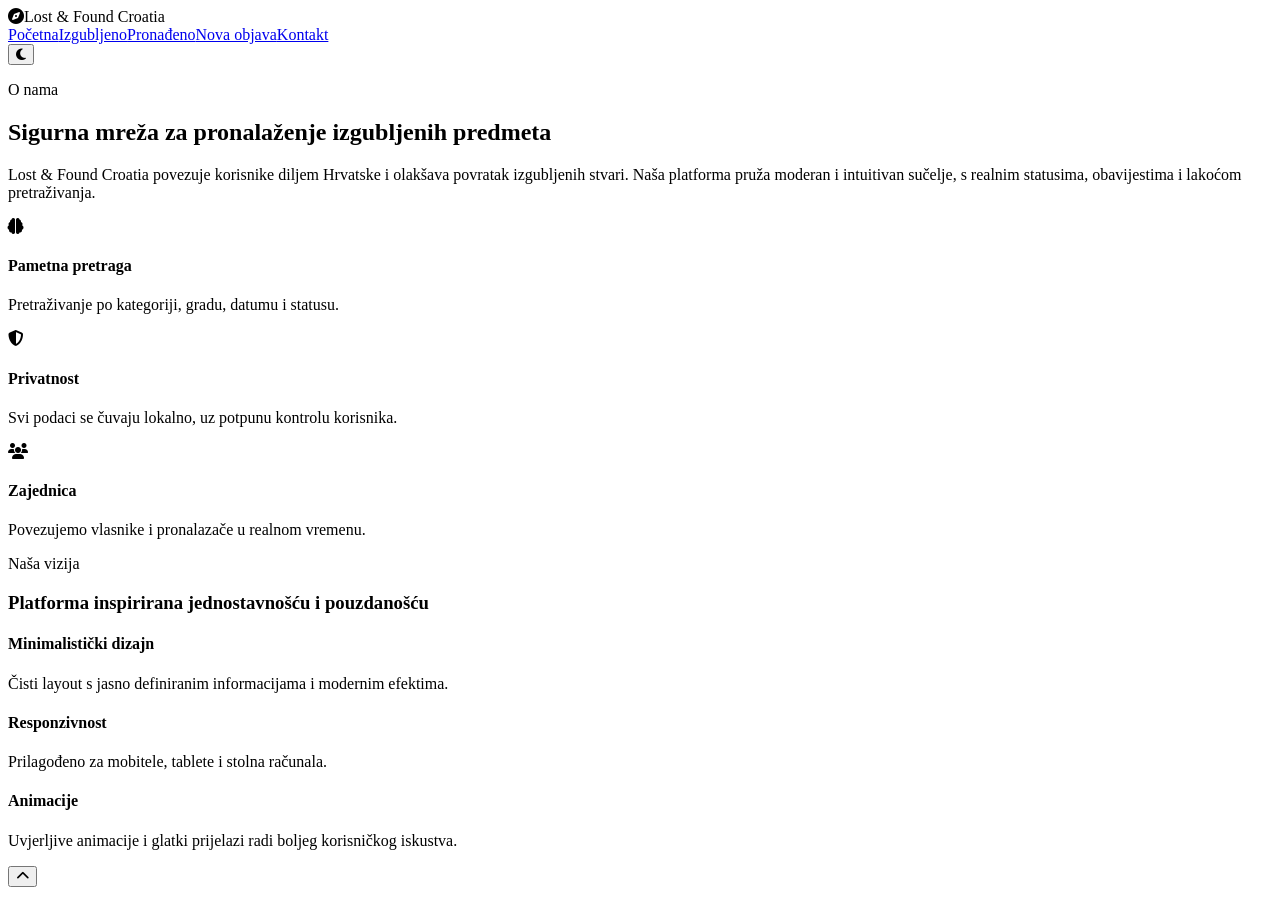
==== about.html @ 3a8c382a "Prva verzija" ====
<!DOCTYPE html>
<html lang="hr">
<head>
  <meta charset="UTF-8" />
  <meta name="viewport" content="width=device-width, initial-scale=1.0" />
  <title>O nama - Lost & Found Croatia</title>
  <link rel="stylesheet" href="css/style.css" />
  <link rel="stylesheet" href="css/navbar.css" />
  <link rel="stylesheet" href="css/cards.css" />
  <link rel="stylesheet" href="css/responsive.css" />
  <link rel="stylesheet" href="css/animations.css" />
  <link rel="stylesheet" href="https://cdnjs.cloudflare.com/ajax/libs/font-awesome/6.5.1/css/all.min.css" integrity="sha512-Tn+5R5p2Bm33K8SFOKPWKwF8r8r1pN7+tYhdGWAqPqQxBuG6zI6M3ehAz3pX8pP1A+HeF2bB+zVZOkT1vX4qYw==" crossorigin="anonymous" referrerpolicy="no-referrer" />
  <link rel="preconnect" href="https://fonts.googleapis.com" />
  <link rel="preconnect" href="https://fonts.gstatic.com" crossorigin />
  <link href="https://fonts.googleapis.com/css2?family=Poppins:wght@300;400;500;600;700&display=swap" rel="stylesheet" />
</head>
<body data-page="about">
  <header class="site-header glass-card">
    <div class="brand"><i class="fas fa-compass"></i>Lost & Found Croatia</div>
    <nav class="main-nav"><a href="index.html">Početna</a><a href="lost-items.html">Izgubljeno</a><a href="found-items.html">Pronađeno</a><a href="create-post.html">Nova objava</a><a href="contact.html">Kontakt</a></nav>
    <div class="header-actions"><button class="theme-toggle" aria-label="Promijeni temu"><i class="fas fa-moon"></i></button></div>
  </header>

  <main class="page-section about-page glass-card">
    <section class="about-hero">
      <div>
        <p class="section-tag">O nama</p>
        <h2>Sigurna mreža za pronalaženje izgubljenih predmeta</h2>
        <p>Lost & Found Croatia povezuje korisnike diljem Hrvatske i olakšava povratak izgubljenih stvari. Naša platforma pruža moderan i intuitivan sučelje, s realnim statusima, obavijestima i lakoćom pretraživanja.</p>
      </div>
      <div class="about-hero-card glass-card">
        <div class="info-block"><i class="fas fa-brain"></i><h4>Pametna pretraga</h4><p>Pretraživanje po kategoriji, gradu, datumu i statusu.</p></div>
        <div class="info-block"><i class="fas fa-shield-alt"></i><h4>Privatnost</h4><p>Svi podaci se čuvaju lokalno, uz potpunu kontrolu korisnika.</p></div>
        <div class="info-block"><i class="fas fa-users"></i><h4>Zajednica</h4><p>Povezujemo vlasnike i pronalazače u realnom vremenu.</p></div>
      </div>
    </section>

    <section class="team-section">
      <div class="section-header">
        <p class="section-tag">Naša vizija</p>
        <h3>Platforma inspirirana jednostavnošću i pouzdanošću</h3>
      </div>
      <div class="cards-grid">
        <article class="info-card glass-card"><h4>Minimalistički dizajn</h4><p>Čisti layout s jasno definiranim informacijama i modernim efektima.</p></article>
        <article class="info-card glass-card"><h4>Responzivnost</h4><p>Prilagođeno za mobitele, tablete i stolna računala.</p></article>
        <article class="info-card glass-card"><h4>Animacije</h4><p>Uvjerljive animacije i glatki prijelazi radi boljeg korisničkog iskustva.</p></article>
      </div>
    </section>
  </main>

  <button class="scroll-top" aria-label="Vrati se gore"><i class="fas fa-chevron-up"></i></button>
  <script type="module" src="js/app.js"></script>
</body>
</html>
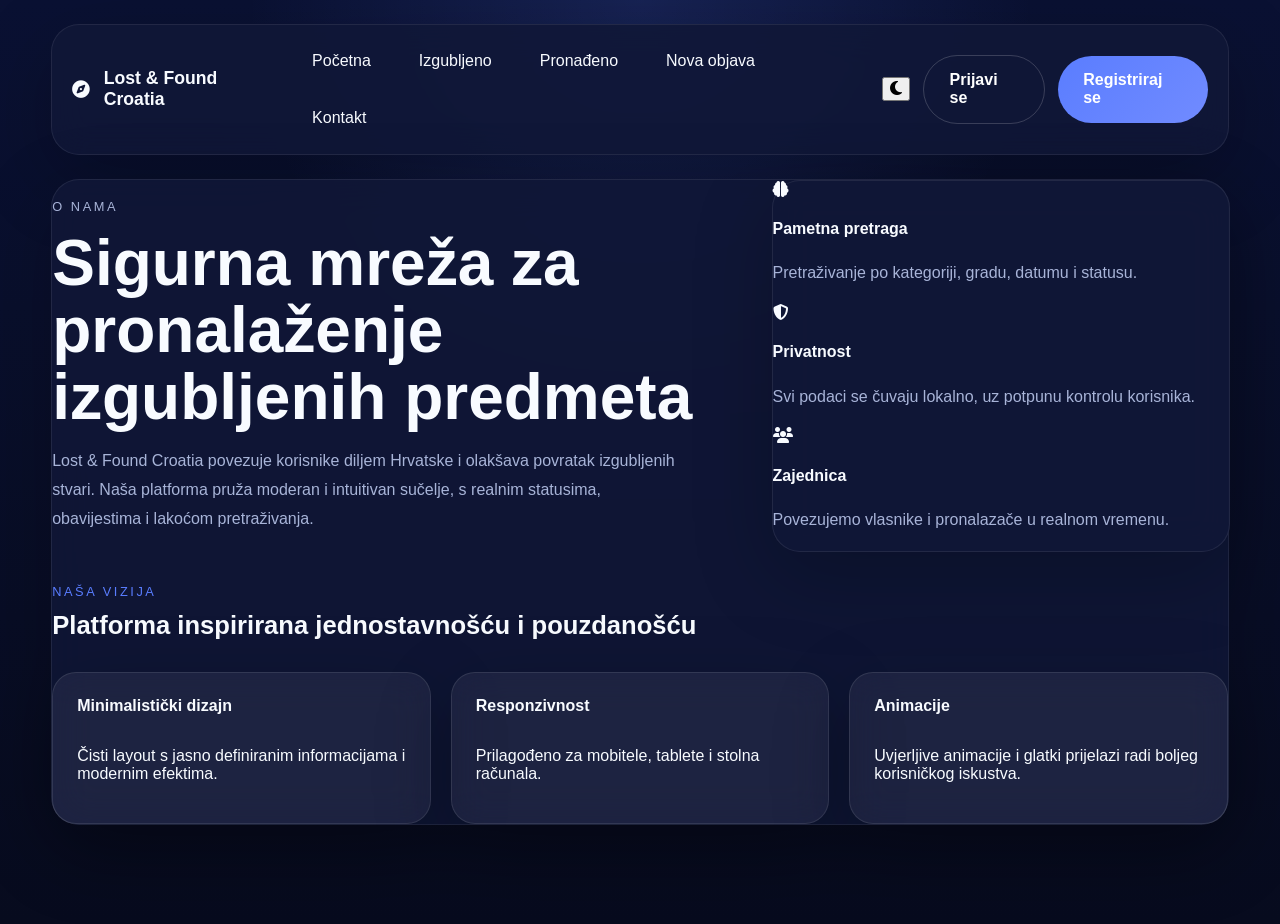
==== commit cec24f7a: "Initial commit" ====
--- a/about.html
+++ b/about.html
@@ -1,54 +1,54 @@
-<!DOCTYPE html>
-<html lang="hr">
-<head>
-  <meta charset="UTF-8" />
-  <meta name="viewport" content="width=device-width, initial-scale=1.0" />
-  <title>O nama - Lost & Found Croatia</title>
-  <link rel="stylesheet" href="css/style.css" />
-  <link rel="stylesheet" href="css/navbar.css" />
-  <link rel="stylesheet" href="css/cards.css" />
-  <link rel="stylesheet" href="css/responsive.css" />
-  <link rel="stylesheet" href="css/animations.css" />
-  <link rel="stylesheet" href="https://cdnjs.cloudflare.com/ajax/libs/font-awesome/6.5.1/css/all.min.css" integrity="sha512-Tn+5R5p2Bm33K8SFOKPWKwF8r8r1pN7+tYhdGWAqPqQxBuG6zI6M3ehAz3pX8pP1A+HeF2bB+zVZOkT1vX4qYw==" crossorigin="anonymous" referrerpolicy="no-referrer" />
-  <link rel="preconnect" href="https://fonts.googleapis.com" />
-  <link rel="preconnect" href="https://fonts.gstatic.com" crossorigin />
-  <link href="https://fonts.googleapis.com/css2?family=Poppins:wght@300;400;500;600;700&display=swap" rel="stylesheet" />
-</head>
-<body data-page="about">
-  <header class="site-header glass-card">
-    <div class="brand"><i class="fas fa-compass"></i>Lost & Found Croatia</div>
-    <nav class="main-nav"><a href="index.html">Početna</a><a href="lost-items.html">Izgubljeno</a><a href="found-items.html">Pronađeno</a><a href="create-post.html">Nova objava</a><a href="contact.html">Kontakt</a></nav>
-    <div class="header-actions"><button class="theme-toggle" aria-label="Promijeni temu"><i class="fas fa-moon"></i></button></div>
-  </header>
-
-  <main class="page-section about-page glass-card">
-    <section class="about-hero">
-      <div>
-        <p class="section-tag">O nama</p>
-        <h2>Sigurna mreža za pronalaženje izgubljenih predmeta</h2>
-        <p>Lost & Found Croatia povezuje korisnike diljem Hrvatske i olakšava povratak izgubljenih stvari. Naša platforma pruža moderan i intuitivan sučelje, s realnim statusima, obavijestima i lakoćom pretraživanja.</p>
-      </div>
-      <div class="about-hero-card glass-card">
-        <div class="info-block"><i class="fas fa-brain"></i><h4>Pametna pretraga</h4><p>Pretraživanje po kategoriji, gradu, datumu i statusu.</p></div>
-        <div class="info-block"><i class="fas fa-shield-alt"></i><h4>Privatnost</h4><p>Svi podaci se čuvaju lokalno, uz potpunu kontrolu korisnika.</p></div>
-        <div class="info-block"><i class="fas fa-users"></i><h4>Zajednica</h4><p>Povezujemo vlasnike i pronalazače u realnom vremenu.</p></div>
-      </div>
-    </section>
-
-    <section class="team-section">
-      <div class="section-header">
-        <p class="section-tag">Naša vizija</p>
-        <h3>Platforma inspirirana jednostavnošću i pouzdanošću</h3>
-      </div>
-      <div class="cards-grid">
-        <article class="info-card glass-card"><h4>Minimalistički dizajn</h4><p>Čisti layout s jasno definiranim informacijama i modernim efektima.</p></article>
-        <article class="info-card glass-card"><h4>Responzivnost</h4><p>Prilagođeno za mobitele, tablete i stolna računala.</p></article>
-        <article class="info-card glass-card"><h4>Animacije</h4><p>Uvjerljive animacije i glatki prijelazi radi boljeg korisničkog iskustva.</p></article>
-      </div>
-    </section>
-  </main>
-
-  <button class="scroll-top" aria-label="Vrati se gore"><i class="fas fa-chevron-up"></i></button>
-  <script type="module" src="js/app.js"></script>
-</body>
+<!DOCTYPE html>
+<html lang="hr">
+<head>
+  <meta charset="UTF-8" />
+  <meta name="viewport" content="width=device-width, initial-scale=1.0" />
+  <title>O nama - Lost & Found Croatia</title>
+  <link rel="stylesheet" href="css/style.css" />
+  <link rel="stylesheet" href="css/navbar.css" />
+  <link rel="stylesheet" href="css/cards.css" />
+  <link rel="stylesheet" href="css/responsive.css" />
+  <link rel="stylesheet" href="css/animations.css" />
+  <link rel="stylesheet" href="https://cdnjs.cloudflare.com/ajax/libs/font-awesome/6.5.1/css/all.min.css" integrity="sha512-Tn+5R5p2Bm33K8SFOKPWKwF8r8r1pN7+tYhdGWAqPqQxBuG6zI6M3ehAz3pX8pP1A+HeF2bB+zVZOkT1vX4qYw==" crossorigin="anonymous" referrerpolicy="no-referrer" />
+  <link rel="preconnect" href="https://fonts.googleapis.com" />
+  <link rel="preconnect" href="https://fonts.gstatic.com" crossorigin />
+  <link href="https://fonts.googleapis.com/css2?family=Poppins:wght@300;400;500;600;700&display=swap" rel="stylesheet" />
+</head>
+<body data-page="about">
+  <header class="site-header glass-card">
+    <div class="brand"><i class="fas fa-compass"></i>Lost & Found Croatia</div>
+    <nav class="main-nav"><a href="index.html">Početna</a><a href="lost-items.html">Izgubljeno</a><a href="found-items.html">Pronađeno</a><a href="create-post.html">Nova objava</a><a href="contact.html">Kontakt</a></nav>
+    <div class="header-actions"><button class="theme-toggle" aria-label="Promijeni temu"><i class="fas fa-moon"></i></button></div>
+  </header>
+
+  <main class="page-section about-page glass-card">
+    <section class="about-hero">
+      <div>
+        <p class="section-tag">O nama</p>
+        <h2>Sigurna mreža za pronalaženje izgubljenih predmeta</h2>
+        <p>Lost & Found Croatia povezuje korisnike diljem Hrvatske i olakšava povratak izgubljenih stvari. Naša platforma pruža moderan i intuitivan sučelje, s realnim statusima, obavijestima i lakoćom pretraživanja.</p>
+      </div>
+      <div class="about-hero-card glass-card">
+        <div class="info-block"><i class="fas fa-brain"></i><h4>Pametna pretraga</h4><p>Pretraživanje po kategoriji, gradu, datumu i statusu.</p></div>
+        <div class="info-block"><i class="fas fa-shield-alt"></i><h4>Privatnost</h4><p>Svi podaci se čuvaju lokalno, uz potpunu kontrolu korisnika.</p></div>
+        <div class="info-block"><i class="fas fa-users"></i><h4>Zajednica</h4><p>Povezujemo vlasnike i pronalazače u realnom vremenu.</p></div>
+      </div>
+    </section>
+
+    <section class="team-section">
+      <div class="section-header">
+        <p class="section-tag">Naša vizija</p>
+        <h3>Platforma inspirirana jednostavnošću i pouzdanošću</h3>
+      </div>
+      <div class="cards-grid">
+        <article class="info-card glass-card"><h4>Minimalistički dizajn</h4><p>Čisti layout s jasno definiranim informacijama i modernim efektima.</p></article>
+        <article class="info-card glass-card"><h4>Responzivnost</h4><p>Prilagođeno za mobitele, tablete i stolna računala.</p></article>
+        <article class="info-card glass-card"><h4>Animacije</h4><p>Uvjerljive animacije i glatki prijelazi radi boljeg korisničkog iskustva.</p></article>
+      </div>
+    </section>
+  </main>
+
+  <button class="scroll-top" aria-label="Vrati se gore"><i class="fas fa-chevron-up"></i></button>
+  <script type="module" src="js/app.js"></script>
+</body>
 </html>
--- a/css/style.css
+++ b/css/style.css
@@ -0,0 +1,333 @@
+:root {
+  --bg: #070b1e;
+  --surface: rgba(16, 23, 55, 0.88);
+  --surface-soft: rgba(24, 34, 90, 0.8);
+  --text: #f8fbff;
+  --text-muted: #a8b4d8;
+  --primary: #5a7dff;
+  --primary-soft: rgba(90, 125, 255, 0.18);
+  --success: #42d17a;
+  --danger: #ff5c7a;
+  --border: rgba(255, 255, 255, 0.08);
+  --shadow: 0 24px 80px rgba(0, 0, 0, 0.22);
+  --radius: 28px;
+}
+
+[data-theme="light"] {
+  --bg: #f5f7ff;
+  --surface: rgba(255, 255, 255, 0.92);
+  --surface-soft: rgba(255, 255, 255, 0.72);
+  --text: #0f172b;
+  --text-muted: #516089;
+  --primary: #4353ff;
+  --primary-soft: rgba(67, 83, 255, 0.16);
+  --success: #1ea370;
+  --danger: #e76f85;
+  --border: rgba(15, 23, 43, 0.08);
+  --shadow: 0 24px 80px rgba(15, 23, 43, 0.12);
+}
+
+* {
+  box-sizing: border-box;
+}
+
+html {
+  scroll-behavior: smooth;
+}
+
+body {
+  margin: 0;
+  font-family: 'Poppins', sans-serif;
+  background: radial-gradient(circle at top, rgba(90, 125, 255, 0.16), transparent 35%),
+    linear-gradient(180deg, #0a1133 0%, var(--bg) 100%);
+  color: var(--text);
+  min-height: 100vh;
+}
+
+img {
+  max-width: 100%;
+  display: block;
+}
+
+button,
+input,
+textarea,
+select {
+  font: inherit;
+}
+
+button {
+  cursor: pointer;
+}
+
+a {
+  color: inherit;
+  text-decoration: none;
+}
+
+.section-tag {
+  text-transform: uppercase;
+  letter-spacing: 0.2em;
+  color: var(--primary);
+  font-size: 0.8rem;
+  margin-bottom: 0.75rem;
+}
+
+.glass-card {
+  background: var(--surface);
+  border: 1px solid var(--border);
+  backdrop-filter: blur(18px);
+  box-shadow: var(--shadow);
+  border-radius: var(--radius);
+}
+
+.breadcrumb {
+  display: flex;
+  align-items: center;
+  gap: 0.5rem;
+  color: var(--text-muted);
+  padding: 0.8rem 1rem;
+  margin-bottom: 1rem;
+  border-radius: 18px;
+  background: rgba(255,255,255,0.05);
+}
+
+.breadcrumb a {
+  color: var(--text);
+  font-weight: 500;
+}
+
+.site-header {
+  width: min(1200px, 92vw);
+  margin: 1.5rem auto;
+  padding: 1rem 1.25rem;
+  display: flex;
+  align-items: center;
+  justify-content: space-between;
+  gap: 1rem;
+}
+
+.brand {
+  display: flex;
+  align-items: center;
+  gap: 0.85rem;
+  font-weight: 700;
+  font-size: 1.1rem;
+}
+
+.logo-mark {
+  width: 3rem;
+  height: 3rem;
+  border-radius: 18px;
+  display: grid;
+  place-items: center;
+  background: rgba(255, 255, 255, 0.08);
+}
+
+.hero-section,
+.about-hero,
+.profile-hero {
+  width: min(1200px, 92vw);
+  margin: 0 auto 2rem;
+  display: grid;
+  grid-template-columns: 1.5fr 1fr;
+  gap: 2rem;
+  align-items: center;
+}
+
+.hero-section {
+  margin-top: 2rem;
+}
+
+.hero-content h2,
+.about-hero h2 {
+  font-size: clamp(2.5rem, 5vw, 4rem);
+  line-height: 1.05;
+  margin: 0.5rem 0 1rem;
+}
+
+.hero-content p,
+.about-hero p {
+  max-width: 40rem;
+  line-height: 1.8;
+  color: var(--text-muted);
+}
+
+.hero-buttons,
+.hero-visual {
+  display: flex;
+  align-items: center;
+  gap: 1rem;
+}
+
+.hero-card {
+  overflow: hidden;
+  min-height: 420px;
+}
+
+.hero-card img {
+  width: 100%;
+  height: 100%;
+  object-fit: cover;
+}
+
+.button {
+  display: inline-flex;
+  align-items: center;
+  justify-content: center;
+  gap: 0.6rem;
+  border: none;
+  border-radius: 999px;
+  padding: 0.95rem 1.6rem;
+  background: linear-gradient(135deg, var(--primary), #718bff);
+  color: white;
+  font-weight: 600;
+  transition: transform 0.22s ease, box-shadow 0.22s ease, opacity 0.22s ease;
+}
+
+.button:hover {
+  transform: translateY(-2px);
+  box-shadow: 0 14px 40px rgba(90, 125, 255, 0.24);
+}
+
+.button.outline {
+  background: transparent;
+  border: 1px solid rgba(255,255,255,.18);
+}
+
+.button.ghost {
+  background: rgba(255,255,255,0.05);
+}
+
+.section-header,
+.page-section {
+  width: min(1200px, 92vw);
+  margin: 0 auto 2rem;
+}
+
+.section-header h3 {
+  margin: 0;
+  font-size: clamp(1.6rem, 2vw, 2.4rem);
+}
+
+.cards-grid,
+.quick-grid,
+.stats-grid,
+.admin-grid,
+.category-grid,
+.contact-grid {
+  display: grid;
+  gap: 1.25rem;
+}
+
+.cards-grid {
+  grid-template-columns: repeat(auto-fit, minmax(260px, 1fr));
+}
+
+.cards-grid article,
+.cards-grid .post-card,
+.cards-grid .card {
+  padding: 1.5rem;
+}
+
+.site-footer {
+  width: min(1200px, 92vw);
+  margin: 0 auto 2rem;
+  padding: 1.75rem 1.5rem;
+  display: flex;
+  flex-direction: column;
+  gap: 1rem;
+  color: var(--text-muted);
+}
+
+.footer-grid {
+  display: grid;
+  grid-template-columns: repeat(auto-fit, minmax(180px, 1fr));
+  gap: 1rem;
+}
+
+.footer-copy {
+  text-align: center;
+  font-size: 0.95rem;
+}
+
+.social-links {
+  display: flex;
+  gap: 0.75rem;
+}
+
+.social-links a {
+  width: 2.5rem;
+  height: 2.5rem;
+  border-radius: 50%;
+  display: grid;
+  place-items: center;
+  background: rgba(255,255,255,0.1);
+}
+
+.scroll-top {
+  position: fixed;
+  right: 1.25rem;
+  bottom: 1.5rem;
+  width: 3.2rem;
+  height: 3.2rem;
+  border-radius: 50%;
+  border: none;
+  background: var(--primary);
+  color: white;
+  display: grid;
+  place-items: center;
+  box-shadow: 0 18px 40px rgba(0,0,0,0.18);
+}
+
+.toast-container {
+  position: fixed;
+  right: 1rem;
+  bottom: 1rem;
+  display: grid;
+  gap: 0.75rem;
+  z-index: 99;
+}
+
+.toast {
+  opacity: 0;
+  transform: translateY(12px);
+  transition: opacity 0.24s ease, transform 0.24s ease;
+  padding: 1rem 1.25rem;
+  border-radius: 18px;
+  min-width: 260px;
+  color: #fff;
+  background: rgba(14, 17, 39, 0.96);
+}
+
+.toast.visible {
+  opacity: 1;
+  transform: translateY(0);
+}
+
+.toast-success {
+  background: linear-gradient(135deg, #45d17a, #2f8dff);
+}
+
+.toast-danger {
+  background: linear-gradient(135deg, #ff5c7a, #ff3c6e);
+}
+
+@media (max-width: 900px) {
+  .hero-section,
+  .about-hero,
+  .profile-hero {
+    grid-template-columns: 1fr;
+  }
+}
+
+@media (max-width: 640px) {
+  .site-header,
+  .section-header,
+  .page-section,
+  .site-footer {
+    width: min(92vw, 100%);
+    margin-left: auto;
+    margin-right: auto;
+  }
+}
--- a/css/navbar.css
+++ b/css/navbar.css
@@ -0,0 +1,103 @@
+.main-nav {
+  display: flex;
+  align-items: center;
+  gap: 1rem;
+  flex-wrap: wrap;
+}
+
+.main-nav a {
+  color: var(--text);
+  padding: 0.7rem 1rem;
+  border-radius: 999px;
+  transition: background 0.22s ease;
+}
+
+.main-nav a:hover,
+.main-nav a.active {
+  background: rgba(255,255,255,0.08);
+}
+
+.header-actions {
+  display: flex;
+  align-items: center;
+  gap: 0.8rem;
+}
+
+.auth-page,
+.profile-page,
+.settings-page,
+.contact-page,
+.item-page {
+  width: min(1200px, 92vw);
+  margin: 0 auto 2rem;
+}
+
+.auth-page {
+  display: grid;
+  place-items: center;
+  min-height: calc(100vh - 7rem);
+}
+
+.auth-panel {
+  width: min(720px, 100%);
+  padding: 2rem;
+}
+
+.auth-form .form-group,
+.post-form .form-group,
+.settings-form .form-group,
+.contact-form .form-group {
+  margin-bottom: 1rem;
+}
+
+.auth-hero {
+  margin-bottom: 1.5rem;
+}
+
+.auth-hero h2 {
+  margin: 0 0 0.5rem;
+}
+
+.small-note {
+  color: var(--text-muted);
+  margin-top: 1rem;
+}
+
+.checkbox-inline {
+  display: flex;
+  align-items: center;
+  gap: 0.5rem;
+  color: var(--text-muted);
+}
+
+.filter-group {
+  display: grid;
+  grid-template-columns: 1fr auto auto;
+  gap: 0.9rem;
+  margin-top: 1rem;
+}
+
+.filter-group input,
+.filter-group select {
+  width: 100%;
+}
+
+.badge {
+  display: inline-flex;
+  align-items: center;
+  gap: 0.5rem;
+  background: rgba(67, 83, 255, 0.14);
+  color: var(--text);
+  border-radius: 999px;
+  padding: 0.55rem 0.9rem;
+}
+
+@media (max-width: 840px) {
+  .main-nav {
+    justify-content: center;
+  }
+
+  .filter-group {
+    grid-template-columns: 1fr;
+  }
+}
--- a/css/cards.css
+++ b/css/cards.css
@@ -0,0 +1,161 @@
+.info-card,
+.post-card,
+.stat-card,
+.admin-card,
+.contact-card,
+.settings-card,
+.detail-block {
+  border: 1px solid rgba(255,255,255,0.1);
+  padding: 1.75rem;
+  border-radius: 24px;
+  background: rgba(255,255,255,0.06);
+}
+
+.info-card {
+  display: grid;
+  gap: 1rem;
+}
+
+.info-card i,
+.quick-action i {
+  font-size: 1.6rem;
+  color: var(--primary);
+}
+
+.info-card h4,
+.quick-action span {
+  margin: 0;
+}
+
+.quick-action {
+  display: flex;
+  align-items: center;
+  gap: 1rem;
+  padding: 1.5rem;
+  border-radius: 24px;
+  background: rgba(255,255,255,0.04);
+}
+
+.quick-action:hover {
+  background: rgba(255,255,255,0.08);
+}
+
+.stat-card {
+  padding: 1.8rem;
+}
+
+.stat-card h3 {
+  font-size: 1rem;
+  margin-bottom: 1rem;
+  color: var(--text-muted);
+}
+
+.stat-card span {
+  font-size: 2.5rem;
+  font-weight: 700;
+}
+
+.post-card {
+  display: grid;
+  gap: 1rem;
+  min-height: 280px;
+}
+
+.post-card img {
+  width: 100%;
+  aspect-ratio: 16 / 9;
+  object-fit: cover;
+  border-radius: 22px;
+}
+
+.post-card .post-meta,
+.post-card .post-actions {
+  display: flex;
+  justify-content: space-between;
+  gap: 0.75rem;
+  flex-wrap: wrap;
+}
+
+.post-card h4 {
+  margin: 0;
+}
+
+.tag {
+  display: inline-flex;
+  align-items: center;
+  justify-content: center;
+  padding: 0.5rem 0.9rem;
+  border-radius: 999px;
+  background: rgba(67, 83, 255, 0.16);
+  color: var(--text);
+  font-size: 0.88rem;
+}
+
+.gallery-list {
+  display: flex;
+  gap: 0.75rem;
+  flex-wrap: wrap;
+  margin-top: 1rem;
+}
+
+.gallery-list button {
+  border: 1px solid rgba(255,255,255,0.1);
+  border-radius: 18px;
+  background: transparent;
+  color: var(--text);
+  padding: 0.75rem 1rem;
+}
+
+.contact-card ul,
+.admin-card ul {
+  list-style: none;
+  padding: 0;
+  margin: 1rem 0 0;
+  display: grid;
+  gap: 0.85rem;
+}
+
+.contact-card ul li,
+.admin-card ul li {
+  display: flex;
+  align-items: center;
+  gap: 0.75rem;
+  color: var(--text-muted);
+}
+
+.pagination {
+  display: flex;
+  gap: 0.5rem;
+  flex-wrap: wrap;
+  justify-content: center;
+  margin-top: 1.2rem;
+}
+
+.pagination-button {
+  min-width: 2.7rem;
+  border: 1px solid rgba(255,255,255,0.12);
+  background: rgba(255,255,255,0.06);
+  color: var(--text);
+  padding: 0.65rem 0.85rem;
+  border-radius: 12px;
+}
+
+.pagination-button.active {
+  background: var(--primary);
+  color: white;
+}
+
+.danger-card {
+  border-color: rgba(255, 92, 122, 0.2);
+}
+
+.danger-card .button.ghost {
+  color: var(--danger);
+  border-color: rgba(255, 92, 122, 0.4);
+}
+
+@media (max-width: 860px) {
+  .admin-grid {
+    grid-template-columns: 1fr;
+  }
+}
--- a/css/responsive.css
+++ b/css/responsive.css
@@ -0,0 +1,49 @@
+.page-section,
+.section-header,
+.site-header,
+.site-footer {
+  width: min(1200px, 92vw);
+}
+
+@media (max-width: 820px) {
+  .site-header {
+    flex-direction: column;
+    align-items: stretch;
+  }
+
+  .main-nav {
+    justify-content: center;
+  }
+
+  .header-actions {
+    justify-content: center;
+  }
+}
+
+@media (max-width: 680px) {
+  .hero-buttons,
+  .hero-visual,
+  .profile-actions,
+  .dashboard-actions {
+    flex-direction: column;
+    align-items: stretch;
+  }
+
+  .section-header h3,
+  .hero-content h2 {
+    font-size: 2rem;
+  }
+}
+
+@media (max-width: 520px) {
+  .site-header,
+  .site-footer,
+  .section-header,
+  .page-section {
+    width: min(96vw, 100%);
+  }
+
+  .main-nav a {
+    padding: 0.7rem 0.8rem;
+  }
+}
--- a/css/animations.css
+++ b/css/animations.css
@@ -0,0 +1,24 @@
+.fade-in {
+  animation: fadeIn 0.8s ease forwards;
+}
+
+@keyframes fadeIn {
+  from { opacity: 0; transform: translateY(16px); }
+  to { opacity: 1; transform: translateY(0); }
+}
+
+.slide-up {
+  animation: slideUp 0.8s ease forwards;
+}
+
+@keyframes slideUp {
+  from { opacity: 0; transform: translateY(24px); }
+  to { opacity: 1; transform: translateY(0); }
+}
+
+@media (prefers-reduced-motion: reduce) {
+  *, *::before, *::after {
+    animation: none !important;
+    transition: none !important;
+  }
+}
